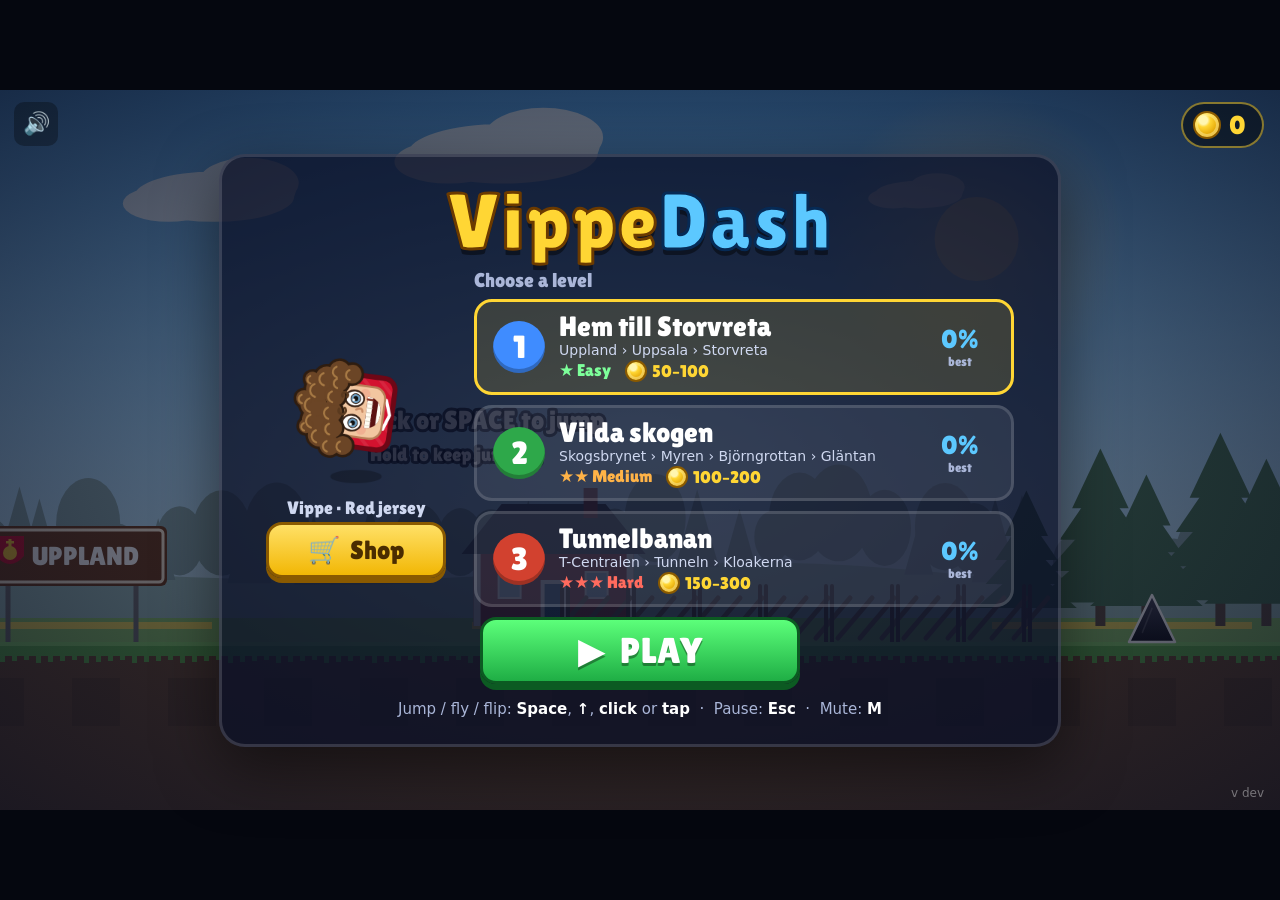
==== index.html @ e34de963 "Add tools for building levels, skins and mobile builds faster Command-line tools that run the game's" ====
<!doctype html>
<html lang="sv">
<head>
<meta charset="utf-8">
<meta name="viewport" content="width=device-width, initial-scale=1, maximum-scale=1, user-scalable=no">
<meta name="theme-color" content="#0c1024">
<title>VippeDash</title>
<link rel="icon" href="data:image/svg+xml,%3Csvg xmlns='http://www.w3.org/2000/svg' viewBox='0 0 64 64'%3E%3Crect x='6' y='10' width='52' height='50' rx='9' fill='%23d3122f'/%3E%3Crect x='14' y='22' width='36' height='32' rx='7' fill='%23f2c6a0'/%3E%3Cg fill='%236b4526'%3E%3Ccircle cx='14' cy='15' r='9'/%3E%3Ccircle cx='26' cy='9' r='9'/%3E%3Ccircle cx='38' cy='9' r='9'/%3E%3Ccircle cx='50' cy='15' r='9'/%3E%3Ccircle cx='32' cy='19' r='8'/%3E%3C/g%3E%3Ccircle cx='25' cy='36' r='5' fill='white'/%3E%3Ccircle cx='39' cy='36' r='5' fill='white'/%3E%3Ccircle cx='26' cy='37' r='2.5' fill='%233d6f95'/%3E%3Ccircle cx='40' cy='37' r='2.5' fill='%233d6f95'/%3E%3Cpath d='M22 45h20q-2 7-10 7t-10-7z' fill='%235b1212'/%3E%3C/svg%3E">
<link rel="manifest" href="manifest.json">
<link rel="apple-touch-icon" href="icons/icon-192.png">
<link rel="stylesheet" href="css/style.css">
</head>
<body>
<div id="stage">
  <div id="wrap">
    <canvas id="game" aria-label="VippeDash game"></canvas>

    <div id="menu" class="overlay">
      <div class="panel">
        <h1 class="logo"><span class="a">Vippe</span><span class="b">Dash</span></h1>
        <div class="menubody">
          <div class="herobox">
            <canvas id="hero" width="240" height="260"></canvas>
            <p id="skinName" class="skinname"></p>
            <button id="shopBtn" class="btn shopbtn">🛒&nbsp; Shop</button>
          </div>
          <div class="levelbox">
            <p class="pick">Choose a level</p>
            <div id="levels" class="levels"></div>
          </div>
        </div>
        <button id="play" class="btn big">▶&nbsp; PLAY</button>
        <p class="help">Jump / fly / flip: <b>Space</b>, <b>↑</b>, <b>click</b> or <b>tap</b> &nbsp;·&nbsp; Pause: <b>Esc</b> &nbsp;·&nbsp; Mute: <b>M</b></p>
      </div>
      <div class="wallet corner" title="Your coins"><i class="coin"></i><span id="coinsMenu">0</span></div>
      <p id="version" class="version"></p>
    </div>

    <div id="shop" class="overlay hidden">
      <div class="panel shoppanel">
        <div class="shophead">
          <h2>Shop</h2>
          <div id="shopTabs" class="shoptabs"></div>
          <div class="wallet" title="Your coins"><i class="coin"></i><span id="coinsShop">0</span></div>
        </div>
        <p class="sub">Win coins by finishing levels. Harder levels and fewer crashes give more coins!</p>
        <div id="shopGrid" class="shopgrid"></div>
        <button id="shopBack" class="btn">←&nbsp; Back</button>
      </div>
    </div>

    <div id="pause" class="overlay hidden">
      <div class="panel small">
        <h2>Paused</h2>
        <button id="resume" class="btn big">▶&nbsp; Resume</button>
        <button id="restart" class="btn">↺&nbsp; Restart from the beginning</button>
        <button id="menuBtn" class="btn">Main menu</button>
      </div>
    </div>

    <div id="win" class="overlay hidden">
      <div class="panel">
        <h2 id="winTitle" class="wintitle"></h2>
        <p id="winSub" class="sub"></p>
        <div id="stats" class="stats"></div>
        <div id="reward" class="reward"></div>
        <button id="next" class="btn big">▶&nbsp; Next level</button>
        <button id="again" class="btn">↺&nbsp; Play again</button>
        <button id="winMenu" class="btn">Main menu</button>
      </div>
    </div>

    <button id="mute" class="mute" aria-label="Toggle sound">🔊</button>
  </div>
</div>

<div id="rotate">
  <div class="phone">📱</div>
  <p>Vänd mobilen!</p>
  <p class="sub">VippeDash is played in landscape</p>
</div>

<script src="js/util.js"></script>
<script src="js/version.js"></script>
<script src="js/physics.js"></script>
<script src="js/level.js"></script>
<script src="js/solver.js"></script>
<script src="js/audio.js"></script>
<script src="js/art.js"></script>
<script src="js/render.js"></script>
<script src="js/game.js"></script>
<script src="js/mobile.js"></script>
<script>
  // offline support for the installed app; skipped when opened as a file
  if ('serviceWorker' in navigator && location.protocol.startsWith('http')) navigator.serviceWorker.register('sw.js');
</script>
</body>
</html>
---- css/style.css ----
@font-face {
  font-family: "Lilita One";
  src: url("../fonts/LilitaOne-Regular.ttf") format("truetype");
  font-display: swap;
}
:root {
  --u: 1; /* logical px -> css px, set from JS so the UI scales with the canvas */
  --font: "Lilita One", "Arial Black", Impact, sans-serif;
  --blue: #006aa7;
  --yellow: #fecc00;
}
* { box-sizing: border-box; }
html, body {
  margin: 0;
  height: 100%;
  background: #05070f;
  overflow: hidden;
  overscroll-behavior: none;
  -webkit-user-select: none;
  user-select: none;
  -webkit-tap-highlight-color: transparent;
}
#stage {
  position: fixed;
  inset: 0;
  display: flex;
  align-items: center;
  justify-content: center;
}
#wrap { position: relative; }
#game {
  display: block;
  touch-action: none;
  cursor: pointer;
}
.overlay {
  position: absolute;
  inset: 0;
  display: flex;
  align-items: center;
  justify-content: center;
  background: radial-gradient(ellipse at center, rgba(8, 12, 30, 0.35), rgba(8, 12, 30, 0.8));
  font-family: var(--font);
  color: #fff;
  text-align: center;
}
.overlay.hidden { display: none; }
.panel {
  display: flex;
  flex-direction: column;
  align-items: center;
  gap: calc(var(--u) * 10px);
  padding: calc(var(--u) * 26px) calc(var(--u) * 44px);
  border-radius: calc(var(--u) * 26px);
  background: rgba(10, 16, 40, 0.72);
  border: calc(var(--u) * 3px) solid rgba(255, 255, 255, 0.15);
  box-shadow: 0 calc(var(--u) * 20px) calc(var(--u) * 60px) rgba(0, 0, 0, 0.5);
  max-width: 92%;
}
.panel.small { min-width: calc(var(--u) * 420px); }
.logo {
  margin: 0;
  font-weight: normal;
  font-size: calc(var(--u) * 80px);
  line-height: 0.95;
  letter-spacing: calc(var(--u) * 2px);
  text-shadow: 0 calc(var(--u) * 6px) 0 rgba(0, 0, 0, 0.45);
}
.logo .a { color: #ffd634; -webkit-text-stroke: calc(var(--u) * 3px) #6b3a00; }
.logo .b { color: #5cc8ff; -webkit-text-stroke: calc(var(--u) * 3px) #062a55; }
/* ---------- main menu ---------- */
.menubody { display: flex; align-items: center; gap: calc(var(--u) * 28px); }
.herobox { display: flex; flex-direction: column; align-items: center; gap: calc(var(--u) * 4px); }
#hero { width: calc(var(--u) * 180px); height: calc(var(--u) * 195px); }
.skinname { margin: 0; font-size: calc(var(--u) * 18px); color: #cfd8f0; }
.btn.shopbtn {
  min-width: calc(var(--u) * 180px);
  font-size: calc(var(--u) * 26px);
  background: linear-gradient(#ffe066, #f2b705);
  border-color: #8a5a00;
  color: #4a2c00;
  box-shadow: 0 calc(var(--u) * 5px) 0 #8a5a00;
}
.btn.shopbtn:hover { filter: brightness(1.08); background: linear-gradient(#ffe066, #f2b705); }
.levelbox { display: flex; flex-direction: column; gap: calc(var(--u) * 8px); }
.pick { margin: 0; text-align: left; font-size: calc(var(--u) * 20px); color: #aab6d8; }
.levels { display: flex; flex-direction: column; gap: calc(var(--u) * 10px); }
.lvl {
  display: flex;
  align-items: center;
  gap: calc(var(--u) * 14px);
  width: calc(var(--u) * 540px);
  padding: calc(var(--u) * 10px) calc(var(--u) * 16px);
  border-radius: calc(var(--u) * 18px);
  border: calc(var(--u) * 3px) solid rgba(255, 255, 255, 0.14);
  background: rgba(255, 255, 255, 0.07);
  color: #fff;
  font: inherit;
  text-align: left;
  cursor: pointer;
}
.lvl:hover { background: rgba(255, 255, 255, 0.13); }
.lvl.on { border-color: #ffd634; background: rgba(255, 214, 52, 0.14); }
.lnum {
  flex: none;
  width: calc(var(--u) * 52px);
  height: calc(var(--u) * 52px);
  border-radius: 50%;
  display: flex;
  align-items: center;
  justify-content: center;
  font-size: calc(var(--u) * 32px);
  background: #3f8cff;
  box-shadow: inset 0 calc(var(--u) * -4px) 0 rgba(0, 0, 0, 0.25);
}
.lvl.d2 .lnum { background: #2ea84a; }
.lvl.d3 .lnum { background: #d2412f; }
.linfo { flex: 1; display: flex; flex-direction: column; gap: calc(var(--u) * 2px); }
.linfo b { font-weight: normal; font-size: calc(var(--u) * 28px); line-height: 1; }
.linfo small { font-family: system-ui, sans-serif; font-size: calc(var(--u) * 14px); color: #cfd8f0; }
.lmeta { display: flex; gap: calc(var(--u) * 14px); font-size: calc(var(--u) * 17px); }
.diff { color: #7dff9a; }
.diff.d2 { color: #ffb347; }
.diff.d3 { color: #ff6b5e; }
.lcoins { color: #ffd634; display: inline-flex; align-items: center; gap: calc(var(--u) * 5px); }
.lprog { flex: none; display: flex; flex-direction: column; align-items: center; min-width: calc(var(--u) * 70px); }
.lprog b { font-weight: normal; font-size: calc(var(--u) * 26px); color: #5cc8ff; }
.lprog b.done { color: #7dff9a; }
.lprog small { font-size: calc(var(--u) * 13px); color: #aab6d8; }

/* ---------- coins ---------- */
.coin {
  display: inline-block;
  flex: none;
  width: calc(var(--u) * 22px);
  height: calc(var(--u) * 22px);
  border-radius: 50%;
  background: radial-gradient(circle at 35% 30%, #fff6b0 0 18%, #ffd634 30%, #e0a000 70%);
  border: calc(var(--u) * 2px) solid #8a5a00;
  box-shadow: inset 0 0 0 calc(var(--u) * 3px) rgba(255, 246, 176, 0.45);
  vertical-align: middle;
}
.wallet {
  display: inline-flex;
  align-items: center;
  gap: calc(var(--u) * 8px);
  padding: calc(var(--u) * 6px) calc(var(--u) * 16px) calc(var(--u) * 6px) calc(var(--u) * 10px);
  border-radius: calc(var(--u) * 30px);
  background: rgba(0, 0, 0, 0.45);
  border: calc(var(--u) * 2px) solid rgba(255, 214, 52, 0.5);
  font-size: calc(var(--u) * 26px);
  color: #ffd634;
}
.wallet .coin { width: calc(var(--u) * 28px); height: calc(var(--u) * 28px); }
.wallet.corner { position: absolute; right: calc(var(--u) * 16px); top: calc(var(--u) * 12px); }
.wallet.pop { animation: pop 0.35s ease-out; }
@keyframes pop { 50% { transform: scale(1.18); } }

/* ---------- shop ---------- */
.shoppanel { gap: calc(var(--u) * 8px); padding-top: calc(var(--u) * 18px); padding-bottom: calc(var(--u) * 20px); }
.shophead { display: flex; align-items: center; justify-content: space-between; width: 100%; }
.shophead h2 { margin: 0; font-size: calc(var(--u) * 48px); color: #ffd634; -webkit-text-stroke: calc(var(--u) * 2px) #6b3a00; }
.shoptabs { display: flex; gap: calc(var(--u) * 6px); padding: calc(var(--u) * 5px); border-radius: calc(var(--u) * 20px); background: rgba(0, 0, 0, 0.3); }
.tab {
  display: inline-flex;
  align-items: center;
  gap: calc(var(--u) * 6px);
  padding: calc(var(--u) * 2px) calc(var(--u) * 18px) calc(var(--u) * 2px) calc(var(--u) * 8px);
  border-radius: calc(var(--u) * 15px);
  border: calc(var(--u) * 3px) solid transparent;
  background: transparent;
  font: inherit;
  color: #aab6d8;
  cursor: pointer;
}
.tab:hover { background: rgba(255, 255, 255, 0.08); color: #fff; }
.tab.on { border-color: #ffd634; background: rgba(255, 214, 52, 0.15); color: #fff; }
.tab canvas { width: calc(var(--u) * 38px); height: calc(var(--u) * 45px); }
.tname { display: flex; flex-direction: column; align-items: flex-start; font-size: calc(var(--u) * 26px); line-height: 1; }
.tname small { font-family: system-ui, sans-serif; font-size: calc(var(--u) * 13px); color: #aab6d8; margin-top: calc(var(--u) * 3px); }
.shopgrid { display: grid; grid-template-columns: repeat(7, calc(var(--u) * 132px)); gap: calc(var(--u) * 10px); margin: calc(var(--u) * 6px) 0; }
.card {
  display: flex;
  flex-direction: column;
  align-items: center;
  gap: calc(var(--u) * 4px);
  padding: calc(var(--u) * 8px) calc(var(--u) * 6px) calc(var(--u) * 10px);
  border-radius: calc(var(--u) * 16px);
  border: calc(var(--u) * 3px) solid rgba(255, 255, 255, 0.12);
  background: rgba(255, 255, 255, 0.07);
  font: inherit;
  color: #fff;
  cursor: pointer;
}
.card:hover { background: rgba(255, 255, 255, 0.13); }
.card canvas { width: calc(var(--u) * 84px); height: calc(var(--u) * 92px); }
.card .cname { font-size: calc(var(--u) * 17px); line-height: 1.1; min-height: 1.1em; }
.card .cbtn {
  display: inline-flex;
  align-items: center;
  justify-content: center;
  gap: calc(var(--u) * 5px);
  width: 100%;
  padding: calc(var(--u) * 5px) 0;
  border-radius: calc(var(--u) * 10px);
  font-size: calc(var(--u) * 18px);
  background: rgba(255, 255, 255, 0.12);
}
.card .cbtn .coin { width: calc(var(--u) * 18px); height: calc(var(--u) * 18px); }
.card.wearing { border-color: #ffd634; background: rgba(255, 214, 52, 0.15); }
.card.wearing .cbtn { background: #ffd634; color: #4a2c00; }
.card.owned .cbtn { background: rgba(92, 200, 255, 0.25); color: #bfe9ff; }
.card.buy .cbtn { background: linear-gradient(#5cff7a, #1fae45); color: #fff; text-shadow: 0 calc(var(--u) * 2px) 0 rgba(0, 0, 0, 0.3); }
.card.locked { opacity: 0.8; }
.card.locked .cbtn { background: rgba(0, 0, 0, 0.35); color: #9aa3b8; }
.card.shake { animation: shake 0.35s; }
.card.bought { animation: pop 0.45s ease-out; }
.card.hidden { display: none; }
@keyframes shake { 20%, 60% { transform: translateX(calc(var(--u) * -6px)); } 40%, 80% { transform: translateX(calc(var(--u) * 6px)); } }

/* ---------- level complete: coin reward ---------- */
.reward {
  display: flex;
  flex-direction: column;
  gap: calc(var(--u) * 4px);
  min-width: calc(var(--u) * 420px);
  padding: calc(var(--u) * 10px) calc(var(--u) * 18px);
  border-radius: calc(var(--u) * 16px);
  background: rgba(255, 214, 52, 0.1);
  border: calc(var(--u) * 2px) solid rgba(255, 214, 52, 0.35);
  margin-bottom: calc(var(--u) * 6px);
}
.rline { display: flex; justify-content: space-between; font-size: calc(var(--u) * 20px); color: #dfe8ff; }
.rline b { font-weight: normal; color: #ffd634; }
.rline.none b { color: #8a93a8; }
.rtotal { display: flex; align-items: center; justify-content: center; gap: calc(var(--u) * 10px); margin-top: calc(var(--u) * 4px); font-size: calc(var(--u) * 34px); color: #ffd634; }
.rtotal .coin { width: calc(var(--u) * 32px); height: calc(var(--u) * 32px); }
.rtotal span { font-size: calc(var(--u) * 18px); color: #aab6d8; }
.btn {
  font: inherit;
  font-size: calc(var(--u) * 24px);
  color: #fff;
  padding: calc(var(--u) * 10px) calc(var(--u) * 26px);
  border-radius: calc(var(--u) * 16px);
  border: calc(var(--u) * 3px) solid rgba(255, 255, 255, 0.25);
  background: rgba(255, 255, 255, 0.1);
  cursor: pointer;
  min-width: calc(var(--u) * 320px);
}
.btn:hover { background: rgba(255, 255, 255, 0.2); }
.btn.big {
  font-size: calc(var(--u) * 36px);
  background: linear-gradient(#5cff7a, #1fae45);
  border-color: #0c5a22;
  color: #fff;
  text-shadow: 0 calc(var(--u) * 3px) 0 rgba(0, 0, 0, 0.35);
  box-shadow: 0 calc(var(--u) * 6px) 0 #0c5a22;
  margin-bottom: calc(var(--u) * 6px);
}
.btn.big:hover { filter: brightness(1.08); }
.btn.big:active { transform: translateY(calc(var(--u) * 4px)); box-shadow: 0 calc(var(--u) * 2px) 0 #0c5a22; }
.btn.hidden { display: none; }
.help { margin: 0; font-family: system-ui, sans-serif; font-size: calc(var(--u) * 15px); color: #aab6d8; }
.help b { color: #fff; }
.version {
  position: absolute;
  right: calc(var(--u) * 16px);
  bottom: calc(var(--u) * 10px);
  margin: 0;
  font-family: system-ui, sans-serif;
  font-size: max(10px, calc(var(--u) * 12px)); /* readable on a phone too: it's how you tell which build it runs */
  color: rgba(255, 255, 255, 0.4);
  pointer-events: none;
}
h2 { margin: 0 0 calc(var(--u) * 6px); font-weight: normal; font-size: calc(var(--u) * 52px); }
.wintitle { color: #ffd634; -webkit-text-stroke: calc(var(--u) * 2px) #6b3a00; }
.sub { margin: 0; max-width: calc(var(--u) * 560px); font-family: system-ui, sans-serif; font-size: calc(var(--u) * 18px); color: #dfe8ff; }
.stats { display: flex; gap: calc(var(--u) * 20px); margin: calc(var(--u) * 10px) 0; }
.stats div {
  display: flex;
  flex-direction: column;
  min-width: calc(var(--u) * 120px);
  padding: calc(var(--u) * 10px);
  border-radius: calc(var(--u) * 14px);
  background: rgba(255, 255, 255, 0.08);
}
.stats b { font-weight: normal; font-size: calc(var(--u) * 44px); color: #5cc8ff; }
.stats span { font-size: calc(var(--u) * 16px); color: #aab6d8; }
.mute {
  position: absolute;
  left: calc(var(--u) * 14px);
  top: calc(var(--u) * 12px);
  width: calc(var(--u) * 44px);
  height: calc(var(--u) * 44px);
  border-radius: calc(var(--u) * 10px);
  border: none;
  background: rgba(0, 0, 0, 0.3);
  font-size: calc(var(--u) * 22px);
  cursor: pointer;
  line-height: 1;
}

/* ---------- phones: "turn your phone" hint in portrait (js/mobile.js pauses the run) ---------- */
#rotate { display: none; }
@media (orientation: portrait) and (pointer: coarse) {
  #rotate {
    position: fixed;
    inset: 0;
    z-index: 10;
    display: flex;
    flex-direction: column;
    align-items: center;
    justify-content: center;
    gap: 12px;
    background: #05070f;
    color: #fff;
    font-family: var(--font);
    font-size: 34px;
    text-align: center;
  }
  #rotate p { margin: 0; }
  #rotate .phone { font-size: 72px; animation: turn 2.2s ease-in-out infinite; }
  #rotate .sub { font-size: 16px; color: #aab6d8; }
}
@keyframes turn { 0%, 30% { transform: rotate(0); } 60%, 100% { transform: rotate(-90deg); } }
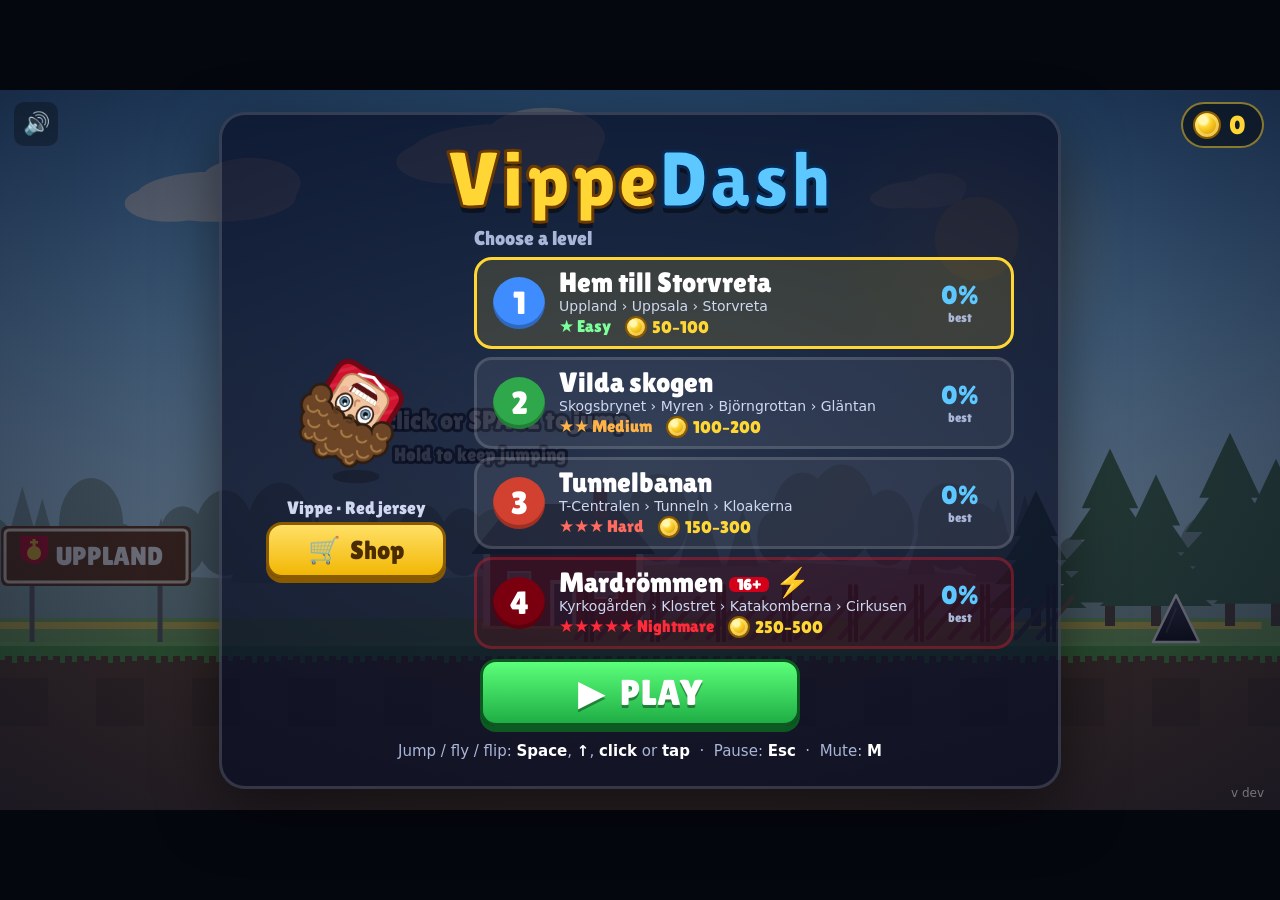
==== commit ab5d7477: "Add level 4 (Mardrömmen, a 16+ horror level with a health bar) A dark horror level, about 1:48 with " ====
--- a/index.html
+++ b/index.html
@@ -54,6 +54,7 @@
         <h2>Paused</h2>
         <button id="resume" class="btn big">▶&nbsp; Resume</button>
         <button id="restart" class="btn">↺&nbsp; Restart from the beginning</button>
+        <button id="strobeBtn" class="btn hidden">⚡&nbsp; Strobe: On</button>
         <button id="menuBtn" class="btn">Main menu</button>
       </div>
     </div>
@@ -67,6 +68,16 @@
         <button id="next" class="btn big">▶&nbsp; Next level</button>
         <button id="again" class="btn">↺&nbsp; Play again</button>
         <button id="winMenu" class="btn">Main menu</button>
+      </div>
+    </div>
+
+    <div id="gameover" class="overlay hidden">
+      <div class="panel small gameover">
+        <h2 class="gotitle">DU DOG!</h2>
+        <p id="goSub" class="sub"></p>
+        <p id="goCoins" class="gocoins"></p>
+        <button id="goRestart" class="btn big">↺&nbsp; Start over from the start</button>
+        <button id="goMenu" class="btn">Main menu</button>
       </div>
     </div>
 
@@ -87,6 +98,7 @@
 <script src="js/solver.js"></script>
 <script src="js/audio.js"></script>
 <script src="js/art.js"></script>
+<script src="js/horror.js"></script>
 <script src="js/render.js"></script>
 <script src="js/game.js"></script>
 <script src="js/mobile.js"></script>
--- a/css/style.css
+++ b/css/style.css
@@ -84,13 +84,13 @@
 .btn.shopbtn:hover { filter: brightness(1.08); background: linear-gradient(#ffe066, #f2b705); }
 .levelbox { display: flex; flex-direction: column; gap: calc(var(--u) * 8px); }
 .pick { margin: 0; text-align: left; font-size: calc(var(--u) * 20px); color: #aab6d8; }
-.levels { display: flex; flex-direction: column; gap: calc(var(--u) * 10px); }
+.levels { display: flex; flex-direction: column; gap: calc(var(--u) * 8px); }
 .lvl {
   display: flex;
   align-items: center;
   gap: calc(var(--u) * 14px);
   width: calc(var(--u) * 540px);
-  padding: calc(var(--u) * 10px) calc(var(--u) * 16px);
+  padding: calc(var(--u) * 8px) calc(var(--u) * 16px);
   border-radius: calc(var(--u) * 18px);
   border: calc(var(--u) * 3px) solid rgba(255, 255, 255, 0.14);
   background: rgba(255, 255, 255, 0.07);
@@ -101,6 +101,9 @@
 }
 .lvl:hover { background: rgba(255, 255, 255, 0.13); }
 .lvl.on { border-color: #ffd634; background: rgba(255, 214, 52, 0.14); }
+.lvl.d5 { background: rgba(122, 0, 16, 0.22); border-color: rgba(255, 42, 58, 0.3); }
+.lvl.d5:hover { background: rgba(122, 0, 16, 0.32); }
+.lvl.d5.on { border-color: #ff2a3a; background: rgba(255, 42, 58, 0.16); }
 .lnum {
   flex: none;
   width: calc(var(--u) * 52px);
@@ -115,13 +118,17 @@
 }
 .lvl.d2 .lnum { background: #2ea84a; }
 .lvl.d3 .lnum { background: #d2412f; }
+.lvl.d5 .lnum { background: #7a0010; }
 .linfo { flex: 1; display: flex; flex-direction: column; gap: calc(var(--u) * 2px); }
 .linfo b { font-weight: normal; font-size: calc(var(--u) * 28px); line-height: 1; }
 .linfo small { font-family: system-ui, sans-serif; font-size: calc(var(--u) * 14px); color: #cfd8f0; }
 .lmeta { display: flex; gap: calc(var(--u) * 14px); font-size: calc(var(--u) * 17px); }
+.age { display: inline-block; background: #d4001a; color: #fff; font-weight: bold; border-radius: calc(var(--u) * 6px); padding: 0 calc(var(--u) * 8px); font-size: calc(var(--u) * 15px); vertical-align: middle; margin-left: calc(var(--u) * 6px); }
+.flashico { display: inline-block; margin-left: calc(var(--u) * 6px); color: #ffd634; }
 .diff { color: #7dff9a; }
 .diff.d2 { color: #ffb347; }
 .diff.d3 { color: #ff6b5e; }
+.diff.d5 { color: #ff2a3a; }
 .lcoins { color: #ffd634; display: inline-flex; align-items: center; gap: calc(var(--u) * 5px); }
 .lprog { flex: none; display: flex; flex-direction: column; align-items: center; min-width: calc(var(--u) * 70px); }
 .lprog b { font-weight: normal; font-size: calc(var(--u) * 26px); color: #5cc8ff; }
@@ -236,6 +243,9 @@
 .rtotal { display: flex; align-items: center; justify-content: center; gap: calc(var(--u) * 10px); margin-top: calc(var(--u) * 4px); font-size: calc(var(--u) * 34px); color: #ffd634; }
 .rtotal .coin { width: calc(var(--u) * 32px); height: calc(var(--u) * 32px); }
 .rtotal span { font-size: calc(var(--u) * 18px); color: #aab6d8; }
+.gameover { background: rgba(40, 0, 6, 0.92); border-color: #7a0010; }
+.gotitle { color: #ff2a3a; text-shadow: 0 calc(var(--u) * 4px) calc(var(--u) * 8px) rgba(0, 0, 0, 0.6); }
+.gocoins { color: #ffb3b3; font-family: system-ui, sans-serif; font-size: calc(var(--u) * 18px); margin: 0; }
 .btn {
   font: inherit;
   font-size: calc(var(--u) * 24px);
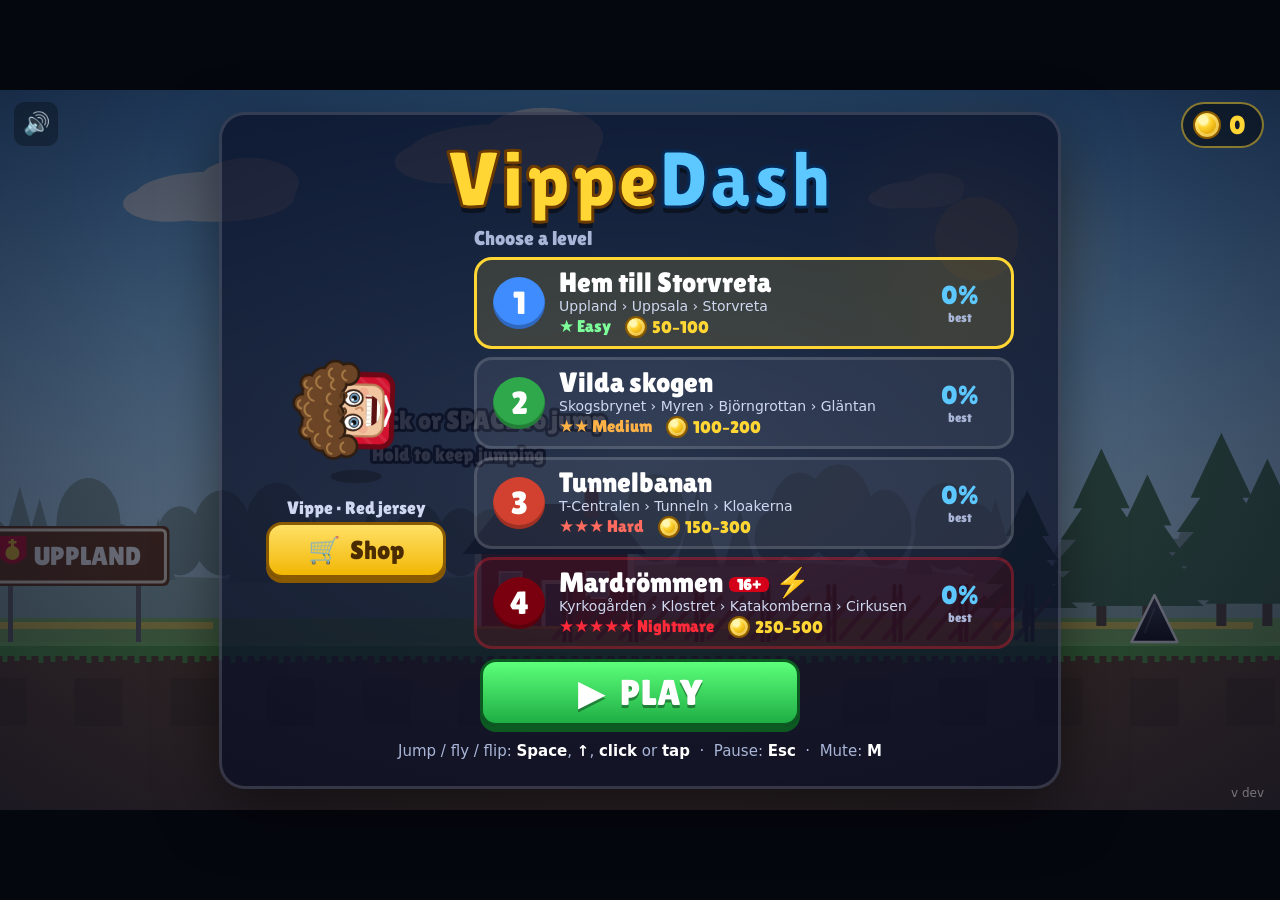
==== commit cac45700: "Stop taking coins when you run out of health in Mardrömmen Game over on level 4 no longer costs 10 c" ====
--- a/index.html
+++ b/index.html
@@ -75,7 +75,6 @@
       <div class="panel small gameover">
         <h2 class="gotitle">DU DOG!</h2>
         <p id="goSub" class="sub"></p>
-        <p id="goCoins" class="gocoins"></p>
         <button id="goRestart" class="btn big">↺&nbsp; Start over from the start</button>
         <button id="goMenu" class="btn">Main menu</button>
       </div>
--- a/css/style.css
+++ b/css/style.css
@@ -245,7 +245,6 @@
 .rtotal span { font-size: calc(var(--u) * 18px); color: #aab6d8; }
 .gameover { background: rgba(40, 0, 6, 0.92); border-color: #7a0010; }
 .gotitle { color: #ff2a3a; text-shadow: 0 calc(var(--u) * 4px) calc(var(--u) * 8px) rgba(0, 0, 0, 0.6); }
-.gocoins { color: #ffb3b3; font-family: system-ui, sans-serif; font-size: calc(var(--u) * 18px); margin: 0; }
 .btn {
   font: inherit;
   font-size: calc(var(--u) * 24px);
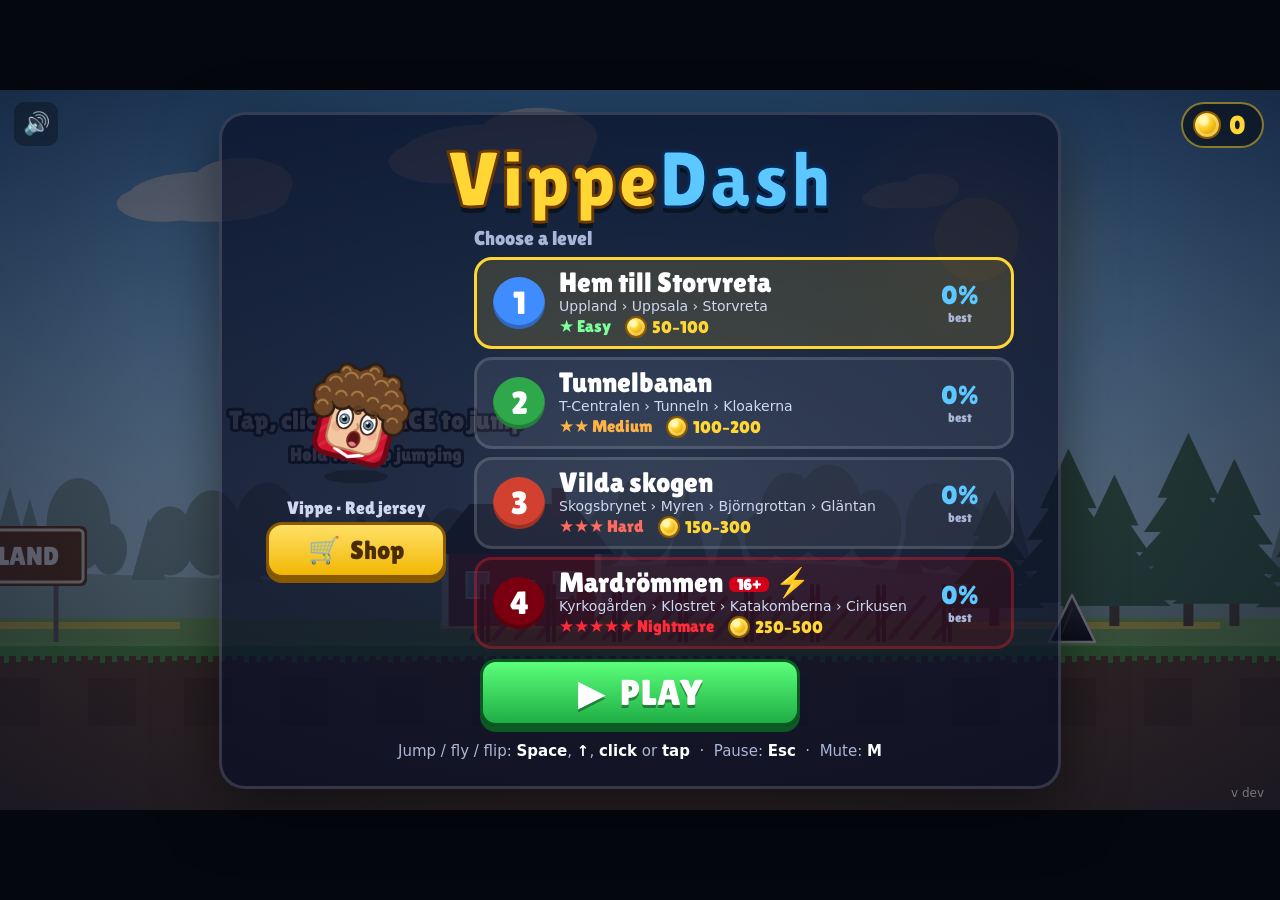
==== commit 2e5c8457: "Log anonymous play stats to a Google Sheet The game sends three events (game opened, level started, " ====
--- a/index.html
+++ b/index.html
@@ -101,6 +101,7 @@
 <script src="js/render.js"></script>
 <script src="js/game.js"></script>
 <script src="js/mobile.js"></script>
+<script src="js/stats.js"></script>
 <script>
   // offline support for the installed app; skipped when opened as a file
   if ('serviceWorker' in navigator && location.protocol.startsWith('http')) navigator.serviceWorker.register('sw.js');
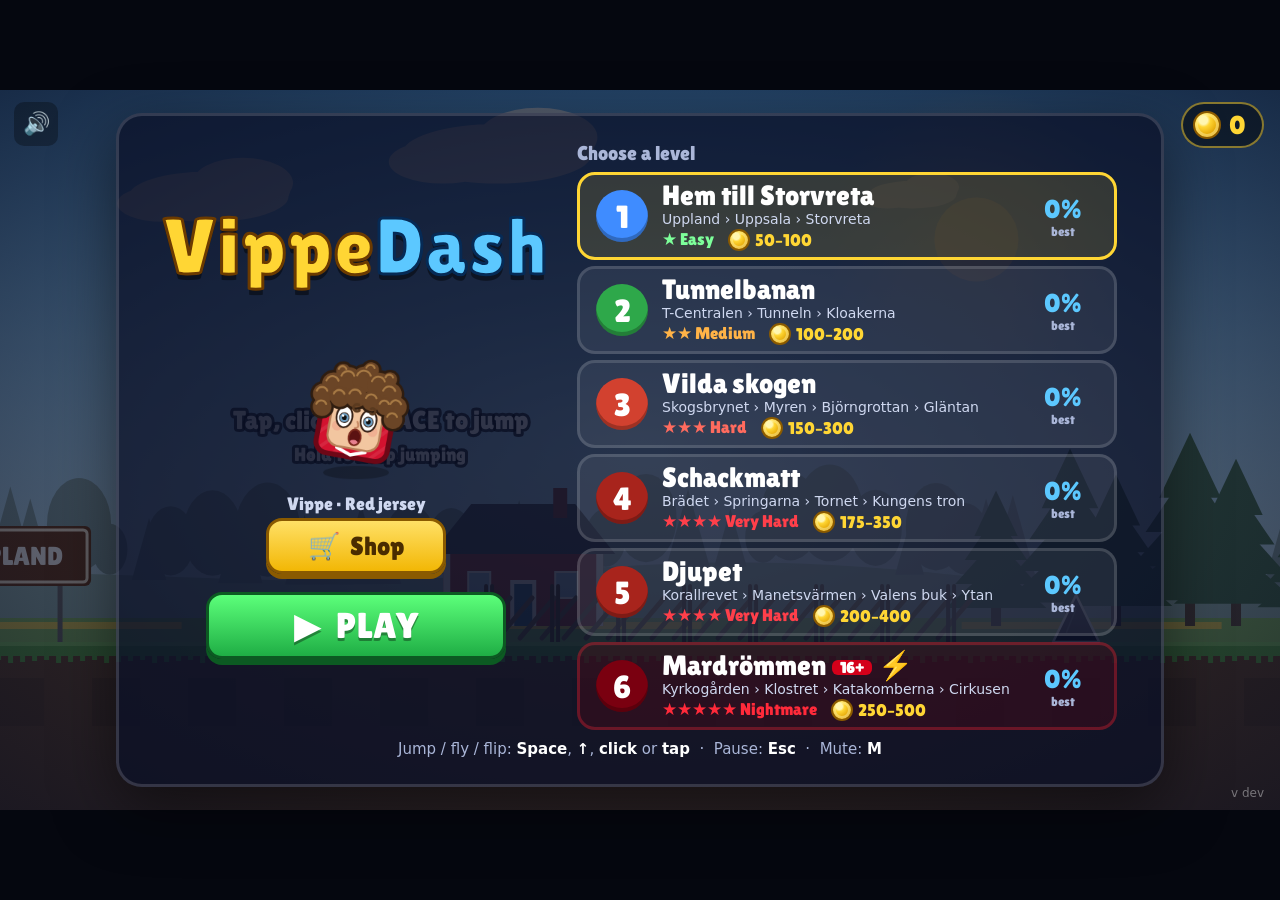
==== commit 7ae4fda6: "Add level 4 Schackmatt, a chess level between Vilda skogen and Djupet Djupet becomes level 5 and Mar" ====
--- a/index.html
+++ b/index.html
@@ -17,19 +17,19 @@
 
     <div id="menu" class="overlay">
       <div class="panel">
-        <h1 class="logo"><span class="a">Vippe</span><span class="b">Dash</span></h1>
         <div class="menubody">
           <div class="herobox">
+            <h1 class="logo"><span class="a">Vippe</span><span class="b">Dash</span></h1>
             <canvas id="hero" width="240" height="260"></canvas>
             <p id="skinName" class="skinname"></p>
             <button id="shopBtn" class="btn shopbtn">🛒&nbsp; Shop</button>
+            <button id="play" class="btn big">▶&nbsp; PLAY</button>
           </div>
           <div class="levelbox">
             <p class="pick">Choose a level</p>
             <div id="levels" class="levels"></div>
           </div>
         </div>
-        <button id="play" class="btn big">▶&nbsp; PLAY</button>
         <p class="help">Jump / fly / flip: <b>Space</b>, <b>↑</b>, <b>click</b> or <b>tap</b> &nbsp;·&nbsp; Pause: <b>Esc</b> &nbsp;·&nbsp; Mute: <b>M</b></p>
       </div>
       <div class="wallet corner" title="Your coins"><i class="coin"></i><span id="coinsMenu">0</span></div>
--- a/css/style.css
+++ b/css/style.css
@@ -71,6 +71,8 @@
 /* ---------- main menu ---------- */
 .menubody { display: flex; align-items: center; gap: calc(var(--u) * 28px); }
 .herobox { display: flex; flex-direction: column; align-items: center; gap: calc(var(--u) * 4px); }
+.herobox .logo { margin-bottom: calc(var(--u) * 6px); }
+.herobox .btn.big { min-width: calc(var(--u) * 300px); margin-top: calc(var(--u) * 14px); }
 #hero { width: calc(var(--u) * 180px); height: calc(var(--u) * 195px); }
 .skinname { margin: 0; font-size: calc(var(--u) * 18px); color: #cfd8f0; }
 .btn.shopbtn {
@@ -84,13 +86,13 @@
 .btn.shopbtn:hover { filter: brightness(1.08); background: linear-gradient(#ffe066, #f2b705); }
 .levelbox { display: flex; flex-direction: column; gap: calc(var(--u) * 8px); }
 .pick { margin: 0; text-align: left; font-size: calc(var(--u) * 20px); color: #aab6d8; }
-.levels { display: flex; flex-direction: column; gap: calc(var(--u) * 8px); }
+.levels { display: flex; flex-direction: column; gap: calc(var(--u) * 6px); }
 .lvl {
   display: flex;
   align-items: center;
   gap: calc(var(--u) * 14px);
   width: calc(var(--u) * 540px);
-  padding: calc(var(--u) * 8px) calc(var(--u) * 16px);
+  padding: calc(var(--u) * 6px) calc(var(--u) * 16px);
   border-radius: calc(var(--u) * 18px);
   border: calc(var(--u) * 3px) solid rgba(255, 255, 255, 0.14);
   background: rgba(255, 255, 255, 0.07);
@@ -118,6 +120,7 @@
 }
 .lvl.d2 .lnum { background: #2ea84a; }
 .lvl.d3 .lnum { background: #d2412f; }
+.lvl.d4 .lnum { background: #a8241c; }
 .lvl.d5 .lnum { background: #7a0010; }
 .linfo { flex: 1; display: flex; flex-direction: column; gap: calc(var(--u) * 2px); }
 .linfo b { font-weight: normal; font-size: calc(var(--u) * 28px); line-height: 1; }
@@ -128,6 +131,7 @@
 .diff { color: #7dff9a; }
 .diff.d2 { color: #ffb347; }
 .diff.d3 { color: #ff6b5e; }
+.diff.d4 { color: #ff3f4a; }
 .diff.d5 { color: #ff2a3a; }
 .lcoins { color: #ffd634; display: inline-flex; align-items: center; gap: calc(var(--u) * 5px); }
 .lprog { flex: none; display: flex; flex-direction: column; align-items: center; min-width: calc(var(--u) * 70px); }
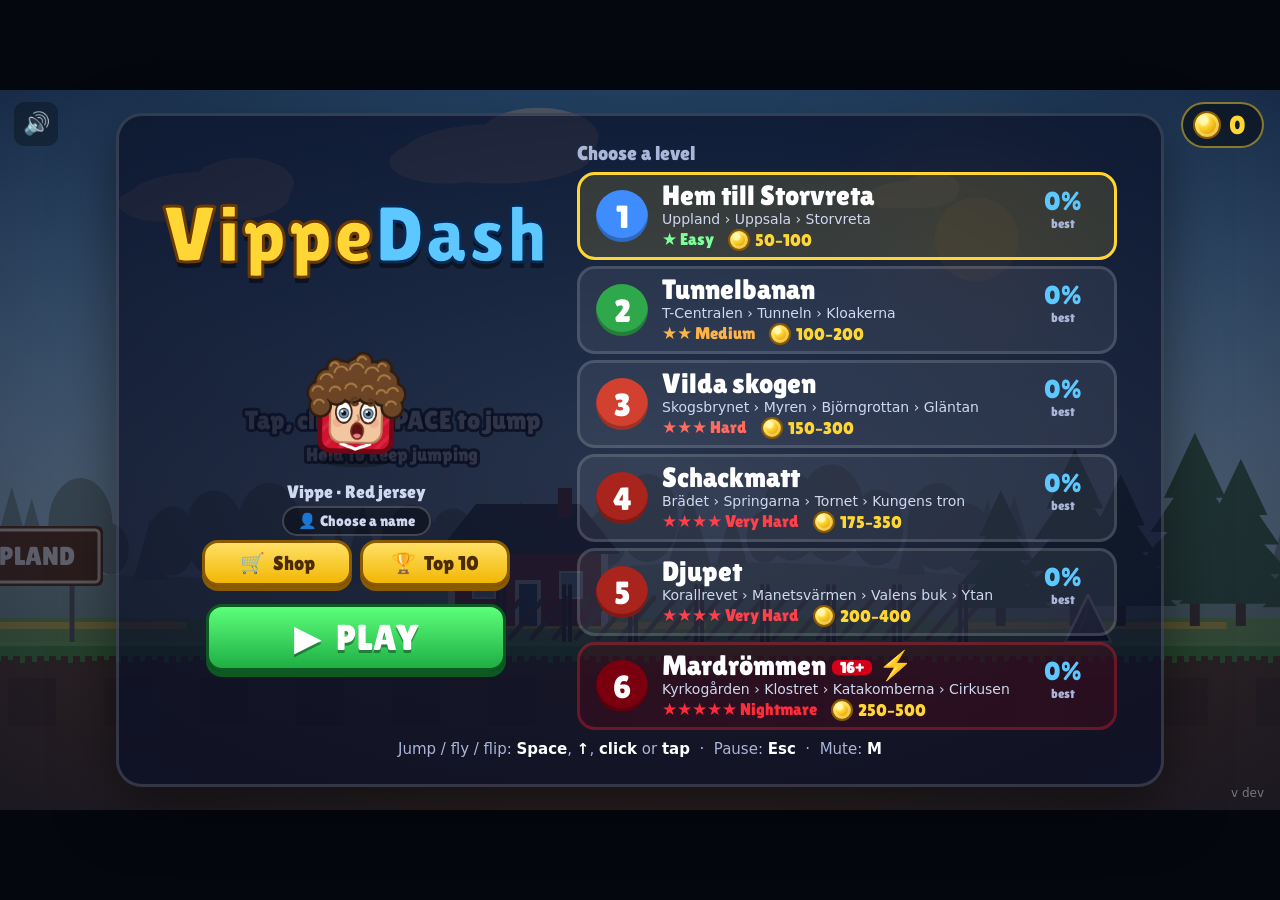
==== commit 7bc95fdd: "Add player names and a top 10 list for every level Players pick a name (asked on their first win, ch" ====
--- a/index.html
+++ b/index.html
@@ -22,7 +22,11 @@
             <h1 class="logo"><span class="a">Vippe</span><span class="b">Dash</span></h1>
             <canvas id="hero" width="240" height="260"></canvas>
             <p id="skinName" class="skinname"></p>
-            <button id="shopBtn" class="btn shopbtn">🛒&nbsp; Shop</button>
+            <button id="nameChip" class="btn namechip"></button>
+            <div class="herobtns">
+              <button id="shopBtn" class="btn shopbtn small">🛒&nbsp; Shop</button>
+              <button id="boardBtn" class="btn shopbtn small">🏆&nbsp; Top 10</button>
+            </div>
             <button id="play" class="btn big">▶&nbsp; PLAY</button>
           </div>
           <div class="levelbox">
@@ -49,6 +53,38 @@
       </div>
     </div>
 
+    <div id="board" class="overlay hidden">
+      <div class="panel boardpanel">
+        <div class="boardhead">
+          <h2>🏆 Top 10</h2>
+          <div id="boardTabs" class="boardtabs"></div>
+        </div>
+        <p id="boardSub" class="sub"></p>
+        <div id="boardList" class="boardlist"></div>
+        <div class="boardfoot">
+          <p id="boardStatus" class="boardstatus"></p>
+          <div class="boardfootbtns">
+            <button id="boardBack" class="btn small">←&nbsp; Back</button>
+            <button id="boardName" class="btn small">✏️&nbsp; Your name</button>
+          </div>
+        </div>
+      </div>
+    </div>
+
+    <div id="nameDlg" class="overlay hidden">
+      <div class="panel small namepanel">
+        <h2>Your name</h2>
+        <input id="nameInput" class="nameinput" type="text" maxlength="12" autocomplete="off" autocapitalize="words" enterkeyhint="done" spellcheck="false">
+        <p class="namehint">2–12 letters. Everyone can see it on the top lists.</p>
+        <p id="nameError" class="nameerror"></p>
+        <p id="nameStatus" class="namestatus"></p>
+        <div class="namebtns">
+          <button id="nameSave" class="btn big small">✓&nbsp; Save</button>
+          <button id="nameCancel" class="btn small">Cancel</button>
+        </div>
+      </div>
+    </div>
+
     <div id="pause" class="overlay hidden">
       <div class="panel small">
         <h2>Paused</h2>
@@ -60,14 +96,17 @@
     </div>
 
     <div id="win" class="overlay hidden">
-      <div class="panel">
-        <h2 id="winTitle" class="wintitle"></h2>
-        <p id="winSub" class="sub"></p>
-        <div id="stats" class="stats"></div>
-        <div id="reward" class="reward"></div>
-        <button id="next" class="btn big">▶&nbsp; Next level</button>
-        <button id="again" class="btn">↺&nbsp; Play again</button>
-        <button id="winMenu" class="btn">Main menu</button>
+      <div class="panel winpanel">
+        <div class="wincol">
+          <h2 id="winTitle" class="wintitle"></h2>
+          <p id="winSub" class="sub"></p>
+          <div id="stats" class="stats"></div>
+          <div id="reward" class="reward"></div>
+          <button id="next" class="btn big">▶&nbsp; Next level</button>
+          <button id="again" class="btn">↺&nbsp; Play again</button>
+          <button id="winMenu" class="btn">Main menu</button>
+        </div>
+        <div id="winBoard" class="wincol winboard"></div>
       </div>
     </div>
 
@@ -102,6 +141,7 @@
 <script src="js/game.js"></script>
 <script src="js/mobile.js"></script>
 <script src="js/stats.js"></script>
+<script src="js/leaderboard.js"></script>
 <script>
   // offline support for the installed app; skipped when opened as a file
   if ('serviceWorker' in navigator && location.protocol.startsWith('http')) navigator.serviceWorker.register('sw.js');
--- a/css/style.css
+++ b/css/style.css
@@ -312,6 +312,134 @@
   cursor: pointer;
   line-height: 1;
 }
+
+/* ---------- name chip + shop/board button row (main menu) ---------- */
+.herobtns { display: flex; gap: calc(var(--u) * 8px); }
+.btn.small { min-width: calc(var(--u) * 140px); font-size: calc(var(--u) * 18px); padding: calc(var(--u) * 8px) calc(var(--u) * 16px); }
+.btn.big.small { font-size: calc(var(--u) * 22px); min-width: calc(var(--u) * 140px); }
+.btn.shopbtn.small { min-width: calc(var(--u) * 150px); font-size: calc(var(--u) * 20px); padding: calc(var(--u) * 8px) calc(var(--u) * 14px); }
+.namechip {
+  min-width: 0;
+  width: auto;
+  display: inline-block;
+  margin: 0;
+  padding: calc(var(--u) * 4px) calc(var(--u) * 14px);
+  font-size: calc(var(--u) * 15px);
+  border-radius: calc(var(--u) * 20px);
+  background: rgba(0, 0, 0, 0.35);
+  border: calc(var(--u) * 2px) solid rgba(255, 255, 255, 0.2);
+  color: #cfd8f0;
+}
+.namechip:hover { background: rgba(255, 255, 255, 0.15); }
+
+/* ---------- level cards: leaderboard rank line ---------- */
+.lrank { font-family: system-ui, sans-serif; font-size: calc(var(--u) * 13px); color: #ffd634; min-height: 1.1em; }
+
+/* ---------- top-10 board overlay ---------- */
+.boardpanel { min-width: calc(var(--u) * 640px); max-width: calc(var(--u) * 760px); padding-top: calc(var(--u) * 18px); padding-bottom: calc(var(--u) * 18px); }
+.boardhead { display: flex; align-items: center; justify-content: space-between; width: 100%; }
+.boardhead h2 { margin: 0; font-size: calc(var(--u) * 44px); color: #ffd634; -webkit-text-stroke: calc(var(--u) * 2px) #6b3a00; }
+.boardtabs { display: flex; gap: calc(var(--u) * 4px); padding: calc(var(--u) * 4px); border-radius: calc(var(--u) * 16px); background: rgba(0, 0, 0, 0.3); }
+.boardtab {
+  display: flex;
+  align-items: center;
+  justify-content: center;
+  width: calc(var(--u) * 46px);
+  height: calc(var(--u) * 46px);
+  padding: 0;
+  border-radius: 50%;
+  border: calc(var(--u) * 3px) solid transparent;
+  background: transparent;
+  cursor: pointer;
+}
+.boardtab:hover { filter: brightness(1.15); }
+.boardtab.on { border-color: #ffd634; }
+.boardtab .lnum { width: 100%; height: 100%; font-size: calc(var(--u) * 22px); color: #fff; }
+.boardlist { display: flex; flex-direction: column; gap: calc(var(--u) * 4px); width: 100%; max-height: calc(var(--u) * 390px); overflow-y: auto; margin: calc(var(--u) * 4px) 0; }
+.brow {
+  display: grid;
+  grid-template-columns: calc(var(--u) * 56px) 1fr calc(var(--u) * 130px) calc(var(--u) * 100px);
+  align-items: center;
+  gap: calc(var(--u) * 10px);
+  padding: calc(var(--u) * 6px) calc(var(--u) * 14px);
+  border-radius: calc(var(--u) * 12px);
+  background: rgba(255, 255, 255, 0.06);
+  font-size: calc(var(--u) * 18px);
+  text-align: left;
+}
+.brow.me { border: calc(var(--u) * 2px) solid #ffd634; background: rgba(255, 214, 52, 0.16); }
+.brank { font-size: calc(var(--u) * 20px); color: #aab6d8; text-align: center; }
+.bname { overflow: hidden; text-overflow: ellipsis; white-space: nowrap; }
+.bcrash, .btime { font-family: system-ui, sans-serif; font-size: calc(var(--u) * 14px); color: #cfd8f0; text-align: right; }
+.bsep { grid-column: 1 / -1; border-top: calc(var(--u) * 2px) dashed rgba(255, 255, 255, 0.25); margin: calc(var(--u) * 2px) 0; padding: 0; background: none; }
+.boardempty { font-family: system-ui, sans-serif; font-size: calc(var(--u) * 16px); color: #aab6d8; padding: calc(var(--u) * 20px) 0; }
+.brow.noname { grid-template-columns: 1fr auto; }
+.brow.noname .bname { color: #aab6d8; font-style: italic; }
+.boardfoot { display: flex; align-items: center; justify-content: space-between; width: 100%; margin-top: calc(var(--u) * 2px); gap: calc(var(--u) * 10px); }
+.boardstatus { margin: 0; font-family: system-ui, sans-serif; font-size: calc(var(--u) * 13px); color: #aab6d8; text-align: left; }
+.boardfootbtns { display: flex; gap: calc(var(--u) * 8px); flex: none; }
+
+/* ---------- name dialog ---------- */
+/* these two open on top of other screens: near-opaque, so the menu/win panel behind doesn't show through */
+.boardpanel, .namepanel { background: rgba(10, 16, 40, 0.96); }
+.namepanel { min-width: calc(var(--u) * 380px); }
+.nameinput {
+  font: inherit;
+  font-size: calc(var(--u) * 26px);
+  color: #fff;
+  background: rgba(0, 0, 0, 0.35);
+  border: calc(var(--u) * 3px) solid rgba(255, 255, 255, 0.25);
+  border-radius: calc(var(--u) * 14px);
+  padding: calc(var(--u) * 8px) calc(var(--u) * 16px);
+  width: 100%;
+  text-align: center;
+  outline: none;
+}
+.nameinput:focus { border-color: #ffd634; }
+.namehint { margin: 0; font-family: system-ui, sans-serif; font-size: calc(var(--u) * 13px); color: #aab6d8; }
+.nameerror { margin: 0; min-height: 1.2em; font-family: system-ui, sans-serif; font-size: calc(var(--u) * 14px); color: #ff6b5e; }
+.namestatus { margin: 0; min-height: 1.2em; font-family: system-ui, sans-serif; font-size: calc(var(--u) * 14px); color: #aab6d8; }
+.namebtns { display: flex; gap: calc(var(--u) * 10px); }
+/* on a touch phone the keyboard covers the bottom half, so the dialog sits at the top instead */
+@media (pointer: coarse) {
+  #nameDlg { align-items: flex-start; }
+  #nameDlg .panel { margin-top: calc(var(--u) * 24px); }
+}
+/* while typing, hide the "turn your phone" hint so it can't cover the keyboard/dialog */
+html.typing #rotate { display: none !important; }
+
+/* ---------- win screen: right-hand top-10 column ---------- */
+.winpanel { flex-direction: row; align-items: flex-start; gap: calc(var(--u) * 24px); max-width: calc(var(--u) * 980px); }
+.wincol { display: flex; flex-direction: column; align-items: center; gap: calc(var(--u) * 10px); }
+.winboard {
+  flex: none;
+  align-self: stretch;
+  width: calc(var(--u) * 300px);
+  padding: calc(var(--u) * 14px);
+  border-radius: calc(var(--u) * 18px);
+  background: rgba(0, 0, 0, 0.3);
+  border: calc(var(--u) * 2px) solid rgba(255, 255, 255, 0.15);
+  gap: calc(var(--u) * 8px);
+}
+.wbtitle { font-size: calc(var(--u) * 18px); color: #ffd634; text-align: center; }
+.wbstatus { margin: 0; font-family: system-ui, sans-serif; font-size: calc(var(--u) * 14px); color: #dfe8ff; text-align: center; display: flex; align-items: center; justify-content: center; gap: calc(var(--u) * 8px); }
+.wbprompt { margin: 0; font-size: calc(var(--u) * 20px); color: #ffd634; }
+.skiplink { color: #aab6d8; font-family: system-ui, sans-serif; font-size: calc(var(--u) * 14px); text-decoration: underline; cursor: pointer; }
+.wblist { display: flex; flex-direction: column; gap: calc(var(--u) * 4px); width: 100%; }
+.winboard .brow { font-size: calc(var(--u) * 14px); grid-template-columns: calc(var(--u) * 30px) 1fr calc(var(--u) * 76px) calc(var(--u) * 64px); padding: calc(var(--u) * 4px) calc(var(--u) * 8px); gap: calc(var(--u) * 6px); }
+.winboard .brank { font-size: calc(var(--u) * 14px); }
+.winboard .bcrash, .winboard .btime { font-size: calc(var(--u) * 11px); }
+.winboard .boardempty { font-size: calc(var(--u) * 13px); padding: calc(var(--u) * 10px) 0; }
+.spinner {
+  display: inline-block;
+  width: calc(var(--u) * 14px);
+  height: calc(var(--u) * 14px);
+  border-radius: 50%;
+  border: calc(var(--u) * 3px) solid rgba(255, 255, 255, 0.25);
+  border-top-color: #ffd634;
+  animation: spin 0.8s linear infinite;
+}
+@keyframes spin { to { transform: rotate(360deg); } }
 
 /* ---------- phones: "turn your phone" hint in portrait (js/mobile.js pauses the run) ---------- */
 #rotate { display: none; }
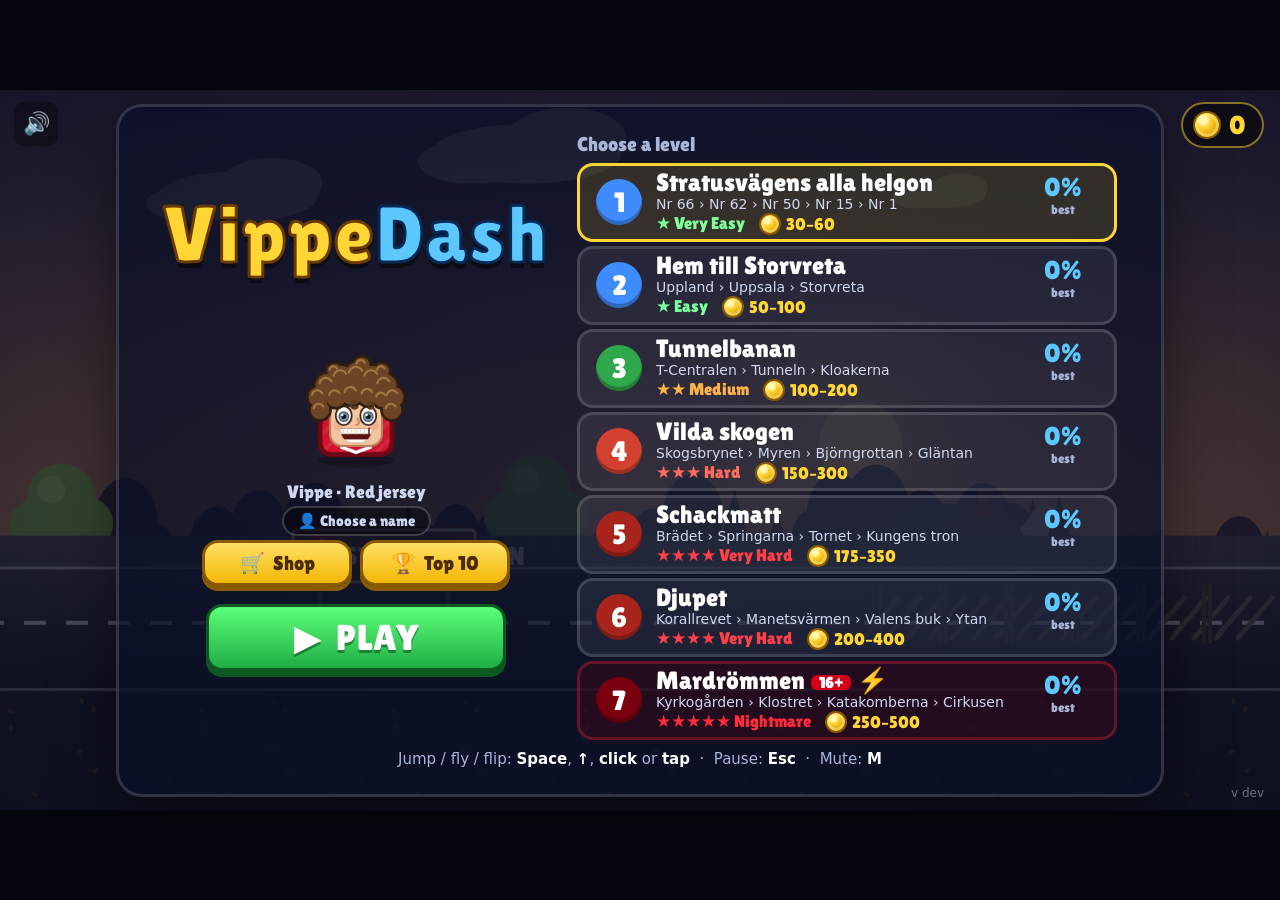
==== commit f632789f: "Add level 1 Stratusvägens alla helgon, a Halloween street at dusk A new first and easiest level on S" ====
--- a/index.html
+++ b/index.html
@@ -137,6 +137,7 @@
 <script src="js/audio.js"></script>
 <script src="js/art.js"></script>
 <script src="js/horror.js"></script>
+<script src="js/stratus.js"></script>
 <script src="js/render.js"></script>
 <script src="js/game.js"></script>
 <script src="js/mobile.js"></script>
--- a/css/style.css
+++ b/css/style.css
@@ -86,14 +86,14 @@
 .btn.shopbtn:hover { filter: brightness(1.08); background: linear-gradient(#ffe066, #f2b705); }
 .levelbox { display: flex; flex-direction: column; gap: calc(var(--u) * 8px); }
 .pick { margin: 0; text-align: left; font-size: calc(var(--u) * 20px); color: #aab6d8; }
-.levels { display: flex; flex-direction: column; gap: calc(var(--u) * 6px); }
+.levels { display: flex; flex-direction: column; gap: calc(var(--u) * 4px); }
 .lvl {
   display: flex;
   align-items: center;
   gap: calc(var(--u) * 14px);
   width: calc(var(--u) * 540px);
-  padding: calc(var(--u) * 6px) calc(var(--u) * 16px);
-  border-radius: calc(var(--u) * 18px);
+  padding: calc(var(--u) * 4px) calc(var(--u) * 16px);
+  border-radius: calc(var(--u) * 16px);
   border: calc(var(--u) * 3px) solid rgba(255, 255, 255, 0.14);
   background: rgba(255, 255, 255, 0.07);
   color: #fff;
@@ -108,13 +108,13 @@
 .lvl.d5.on { border-color: #ff2a3a; background: rgba(255, 42, 58, 0.16); }
 .lnum {
   flex: none;
-  width: calc(var(--u) * 52px);
-  height: calc(var(--u) * 52px);
+  width: calc(var(--u) * 46px);
+  height: calc(var(--u) * 46px);
   border-radius: 50%;
   display: flex;
   align-items: center;
   justify-content: center;
-  font-size: calc(var(--u) * 32px);
+  font-size: calc(var(--u) * 28px);
   background: #3f8cff;
   box-shadow: inset 0 calc(var(--u) * -4px) 0 rgba(0, 0, 0, 0.25);
 }
@@ -122,8 +122,8 @@
 .lvl.d3 .lnum { background: #d2412f; }
 .lvl.d4 .lnum { background: #a8241c; }
 .lvl.d5 .lnum { background: #7a0010; }
-.linfo { flex: 1; display: flex; flex-direction: column; gap: calc(var(--u) * 2px); }
-.linfo b { font-weight: normal; font-size: calc(var(--u) * 28px); line-height: 1; }
+.linfo { flex: 1; display: flex; flex-direction: column; gap: calc(var(--u) * 1px); }
+.linfo b { font-weight: normal; font-size: calc(var(--u) * 25px); line-height: 1; }
 .linfo small { font-family: system-ui, sans-serif; font-size: calc(var(--u) * 14px); color: #cfd8f0; }
 .lmeta { display: flex; gap: calc(var(--u) * 14px); font-size: calc(var(--u) * 17px); }
 .age { display: inline-block; background: #d4001a; color: #fff; font-weight: bold; border-radius: calc(var(--u) * 6px); padding: 0 calc(var(--u) * 8px); font-size: calc(var(--u) * 15px); vertical-align: middle; margin-left: calc(var(--u) * 6px); }
@@ -244,6 +244,7 @@
 .rline { display: flex; justify-content: space-between; font-size: calc(var(--u) * 20px); color: #dfe8ff; }
 .rline b { font-weight: normal; color: #ffd634; }
 .rline.none b { color: #8a93a8; }
+.rline.unlocked { justify-content: center; color: #ff6a7a; }
 .rtotal { display: flex; align-items: center; justify-content: center; gap: calc(var(--u) * 10px); margin-top: calc(var(--u) * 4px); font-size: calc(var(--u) * 34px); color: #ffd634; }
 .rtotal .coin { width: calc(var(--u) * 32px); height: calc(var(--u) * 32px); }
 .rtotal span { font-size: calc(var(--u) * 18px); color: #aab6d8; }
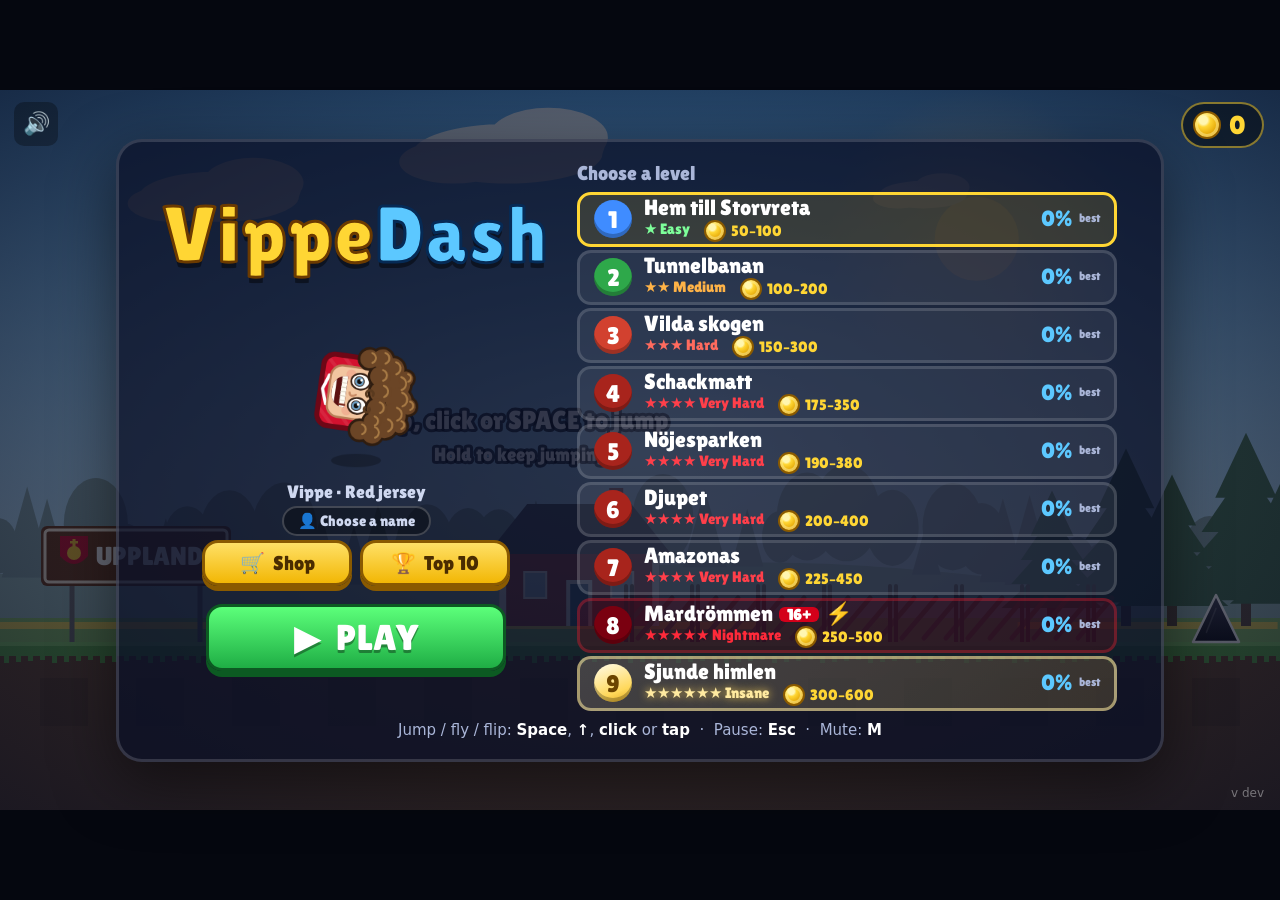
==== commit 223191ec: "Add practice mode: set and remove checkpoints from the pause menu Pause a level and turn on Practice" ====
--- a/index.html
+++ b/index.html
@@ -90,6 +90,7 @@
         <h2>Paused</h2>
         <button id="resume" class="btn big">▶&nbsp; Resume</button>
         <button id="restart" class="btn">↺&nbsp; Restart from the beginning</button>
+        <button id="practiceBtn" class="btn">🎯&nbsp; Practice: Off</button>
         <button id="strobeBtn" class="btn hidden">⚡&nbsp; Strobe: On</button>
         <button id="menuBtn" class="btn">Main menu</button>
       </div>
--- a/css/style.css
+++ b/css/style.css
@@ -69,8 +69,10 @@
 .logo .a { color: #ffd634; -webkit-text-stroke: calc(var(--u) * 3px) #6b3a00; }
 .logo .b { color: #5cc8ff; -webkit-text-stroke: calc(var(--u) * 3px) #062a55; }
 /* ---------- main menu ---------- */
-.menubody { display: flex; align-items: center; gap: calc(var(--u) * 28px); }
-.herobox { display: flex; flex-direction: column; align-items: center; gap: calc(var(--u) * 4px); }
+.menubody { display: flex; align-items: stretch; gap: calc(var(--u) * 28px); flex: 1 1 auto; min-height: 0; }
+.herobox { display: flex; flex: none; align-self: center; flex-direction: column; align-items: center; gap: calc(var(--u) * 4px); }
+/* the panel never outgrows the screen: whatever doesn't fit (many levels) scrolls inside the level list */
+#menu .panel { max-height: calc(100% - var(--u) * 8px); padding-top: calc(var(--u) * 20px); padding-bottom: calc(var(--u) * 20px); }
 .herobox .logo { margin-bottom: calc(var(--u) * 6px); }
 .herobox .btn.big { min-width: calc(var(--u) * 300px); margin-top: calc(var(--u) * 14px); }
 #hero { width: calc(var(--u) * 180px); height: calc(var(--u) * 195px); }
@@ -84,9 +86,28 @@
   box-shadow: 0 calc(var(--u) * 5px) 0 #8a5a00;
 }
 .btn.shopbtn:hover { filter: brightness(1.08); background: linear-gradient(#ffe066, #f2b705); }
-.levelbox { display: flex; flex-direction: column; gap: calc(var(--u) * 8px); }
-.pick { margin: 0; text-align: left; font-size: calc(var(--u) * 20px); color: #aab6d8; }
-.levels { display: flex; flex-direction: column; gap: calc(var(--u) * 4px); }
+.levelbox { display: flex; flex-direction: column; justify-content: center; gap: calc(var(--u) * 8px); min-height: 0; }
+.pick { flex: none; margin: 0; text-align: left; font-size: calc(var(--u) * 20px); color: #aab6d8; }
+.levels {
+  position: relative; /* so js can measure a card's offsetTop inside the list */
+  display: flex;
+  flex-direction: column;
+  flex: 0 1 auto;
+  min-height: 0;
+  gap: calc(var(--u) * 4px);
+  overflow-x: hidden;
+  overflow-y: auto;
+  overscroll-behavior: contain;
+  touch-action: pan-y;
+  -webkit-overflow-scrolling: touch;
+}
+.levels > .lvl { flex: none; }
+/* slim, quiet scrollbar; only shows up when there are more levels than fit */
+.levels::-webkit-scrollbar { width: calc(var(--u) * 8px); }
+.levels::-webkit-scrollbar-track { background: rgba(255, 255, 255, 0.05); border-radius: calc(var(--u) * 4px); }
+.levels::-webkit-scrollbar-thumb { background: rgba(255, 255, 255, 0.28); border-radius: calc(var(--u) * 4px); }
+.levels::-webkit-scrollbar-thumb:hover { background: rgba(255, 214, 52, 0.6); }
+@supports (-moz-appearance: none) { .levels { scrollbar-width: thin; scrollbar-color: rgba(255, 255, 255, 0.28) transparent; } }
 .lvl {
   display: flex;
   align-items: center;
@@ -106,6 +127,9 @@
 .lvl.d5 { background: rgba(122, 0, 16, 0.22); border-color: rgba(255, 42, 58, 0.3); }
 .lvl.d5:hover { background: rgba(122, 0, 16, 0.32); }
 .lvl.d5.on { border-color: #ff2a3a; background: rgba(255, 42, 58, 0.16); }
+.lvl.d6 { background: linear-gradient(135deg, rgba(255, 244, 196, 0.2), rgba(255, 214, 90, 0.16)); border-color: rgba(255, 236, 160, 0.55); }
+.lvl.d6:hover { background: linear-gradient(135deg, rgba(255, 248, 214, 0.3), rgba(255, 220, 100, 0.26)); }
+.lvl.d6.on { border-color: #fff4c4; background: rgba(255, 236, 160, 0.26); box-shadow: 0 0 calc(var(--u) * 14px) rgba(255, 228, 130, 0.55); }
 .lnum {
   flex: none;
   width: calc(var(--u) * 46px);
@@ -122,6 +146,7 @@
 .lvl.d3 .lnum { background: #d2412f; }
 .lvl.d4 .lnum { background: #a8241c; }
 .lvl.d5 .lnum { background: #7a0010; }
+.lvl.d6 .lnum { background: linear-gradient(160deg, #fffbe8, #ffd85a 70%, #e0a820); color: #6b4400; }
 .linfo { flex: 1; display: flex; flex-direction: column; gap: calc(var(--u) * 1px); }
 .linfo b { font-weight: normal; font-size: calc(var(--u) * 25px); line-height: 1; }
 .linfo small { font-family: system-ui, sans-serif; font-size: calc(var(--u) * 14px); color: #cfd8f0; }
@@ -133,11 +158,25 @@
 .diff.d3 { color: #ff6b5e; }
 .diff.d4 { color: #ff3f4a; }
 .diff.d5 { color: #ff2a3a; }
+.diff.d6 { color: #ffeaa0; text-shadow: 0 0 calc(var(--u) * 8px) rgba(255, 214, 90, 0.9); }
 .lcoins { color: #ffd634; display: inline-flex; align-items: center; gap: calc(var(--u) * 5px); }
 .lprog { flex: none; display: flex; flex-direction: column; align-items: center; min-width: calc(var(--u) * 70px); }
+.lsub { display: flex; flex-direction: column; align-items: center; }
 .lprog b { font-weight: normal; font-size: calc(var(--u) * 26px); color: #5cc8ff; }
 .lprog b.done { color: #7dff9a; }
 .lprog small { font-size: calc(var(--u) * 13px); color: #aab6d8; }
+
+/* .tight is added by js (fitLevelList) when the cards don't fit: tighter cards (no route line); the list still scrolls beyond that */
+.levels.tight { gap: calc(var(--u) * 3px); }
+.tight .lvl { gap: calc(var(--u) * 12px); padding: calc(var(--u) * 2px) calc(var(--u) * 14px); border-radius: calc(var(--u) * 14px); }
+.tight .lnum { width: calc(var(--u) * 38px); height: calc(var(--u) * 38px); font-size: calc(var(--u) * 24px); }
+.tight .linfo b { font-size: calc(var(--u) * 22px); }
+.tight .linfo small { display: none; }
+.tight .lmeta { font-size: calc(var(--u) * 15px); }
+.tight .lprog { flex-direction: row; gap: calc(var(--u) * 6px); min-width: calc(var(--u) * 110px); justify-content: flex-end; }
+.tight .lprog b { font-size: calc(var(--u) * 22px); line-height: 1; }
+.tight .lsub { align-items: flex-start; }
+.tight .lprog small, .tight .lrank { font-size: calc(var(--u) * 12px); line-height: 1.1; min-height: 0; }
 
 /* ---------- coins ---------- */
 .coin {
